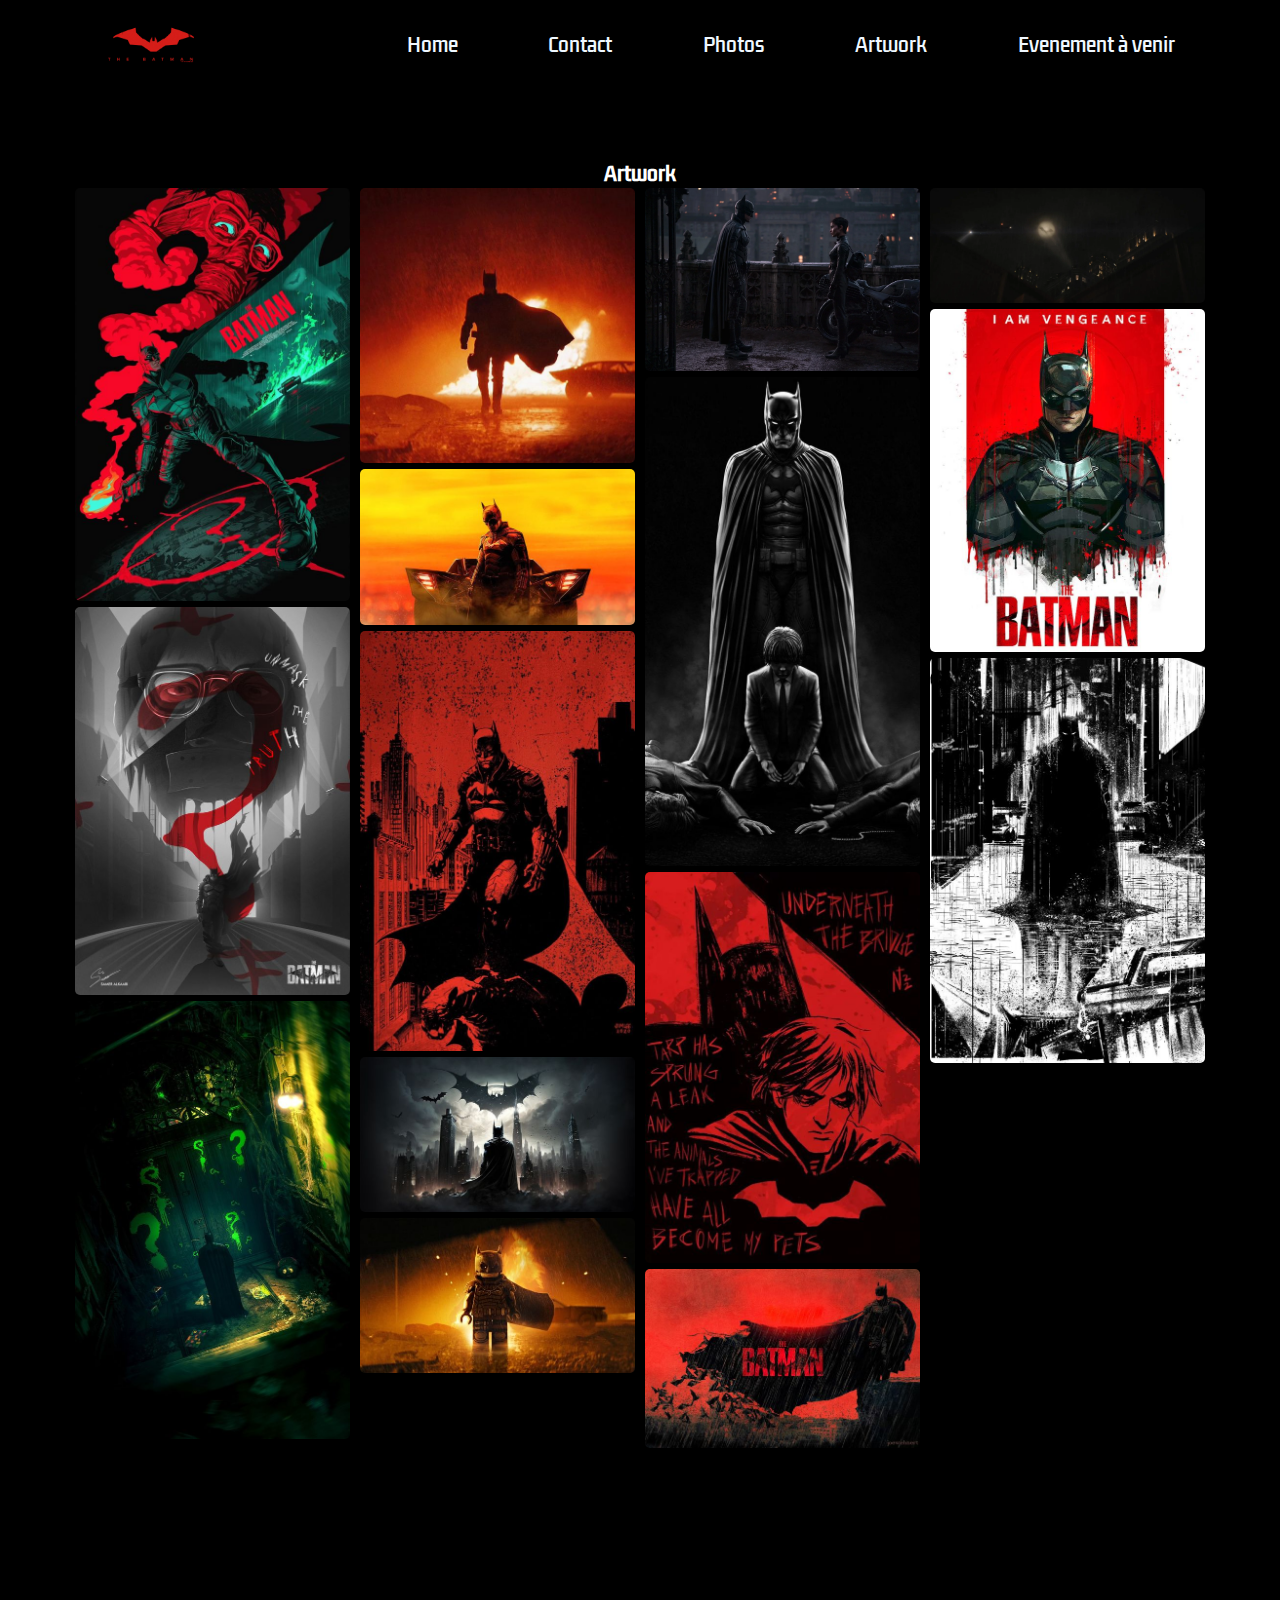
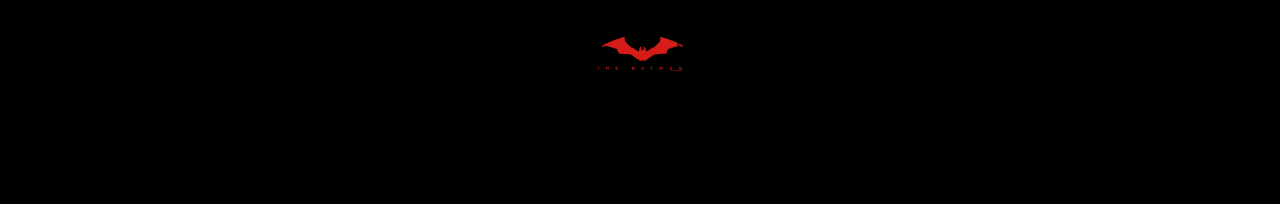
==== artwork.html @ 8dfe9314 "rendu du projet fansite" ====
<!DOCTYPE html>
<html lang="fr">
<head>
    <meta charset="UTF-8">
    <meta name="viewport" content="width=device-width, initial-scale=1.0">
    <link rel="stylesheet" href="./styles-photos.css" />
    <link rel="icon" href="images/thebatmanlogo.jpg">
    <title>Photos</title>
</head>
<body>
    <header>
        <img id="logo" src="images/thebatmanlogo.jpg" />
        <nav>
            <ul>
                <a href="./index.html">
                    <li>Home</li>
                </a>
                <a href="./avis.html">
                    <li>Contact</li>
                </a>
                <a href="./photos.html">
                    <li>Photos</li>
                </a>
                <a href="./artwork.html">
                    <li>Artwork</li>
                </a>
                <a href="./evenement à venir.html">
                    <li>Evenement à venir</li>
                </a>
            </ul>
        </nav>
    </header>

    <h3>
        Artwork
    </h3>

    <div class="gallery">
        <div class="gallery-content">
            <div class="colum">
                <img class="myImg" src="images/1.jpg" alt="">
                <img class="myImg" src="images/2.jpg" alt="">
                <img class="myImg" src="images/3.jpg" alt="">
            </div>
            <div class="colum">
                <img class="myImg" src="images/11.jpg" alt="">
                <img class="myImg" src="images/8.jpg" alt="">
                <img class="myImg" src="images/13.jpg" alt="">
                <img class="myImg" src="images/9.jpg" alt="">
                <img class="myImg" src="images/10.jpg" alt="">
            </div>
            <div class="colum">
                <img class="myImg" src="images/gallery17.webp" alt="">
                <img class="myImg" src="images/14.jpg" alt="">
                <img class="myImg" src="images/4.jpg" alt="">
                <img class="myImg" src="images/7.jpg" alt="">
            </div>
            <div class="colum">
                <img class="myImg" src="images/gallery24.webp" alt="">
                <img class="myImg" src="images/5.jpg" alt="">
                <img class="myImg" src="images/16.jpg" alt="">
                <img class="myImg" src="images/gallery27_.jpg" alt="">
            </div>
        </div>
    </div>
</body>

<footer>
    <img style="object-fit: contain;" id="logo" src="images/thebatmanlogo.jpg" />
</footer>
</html>
---- styles-photos.css ----
@import url('https://fonts.googleapis.com/css2?family=Kdam+Thmor+Pro&display=swap');

* {
    margin: 0;
    padding: 0;
    background-color: black;
    list-style: none;
    text-decoration: none;
}

body{
    font-family: 'Kdam Thmor Pro', sans-serif;
}

header {
    height: 90px;
    display: flex;
    justify-content: space-around;
    align-items: center;
}

nav {
    width: 60%;
}

ul {
    display: flex;
    width: 100%;
    justify-content: space-between;
}

li {
    list-style: none;
    color: aliceblue;
    cursor: pointer;
    font-size: 19px;
    transition: .5s;
}


li:hover {
    color: #D21617;
}

#logo {
    width: auto;
    height: 90px;
}

h3 {
    margin-top: 70px;
    display: flex;
    justify-content: center;

    color: #fff;
}

.gallery {
   display: block;
}

.gallery-content {
    display: flex;
    flex-wrap: wrap;
    padding: 0 70px;
}

.colum{
    display: block;
    flex: 25%;
    max-width: 25%;
    padding: 0 5px;
    box-sizing: border-box;
}

.column img {
    margin-top: 10px;
    vertical-align: middle;
    width: 100%;
}
.myImg {
    border-radius: 5px;
    cursor: pointer;
    transition: 0.3s;
}
img {
    width: 100%;
}

img {
    overflow-clip-margin: content-box;
    overflow: clip;
}


.myImg:hover {
    transform: scale(1.02);
}


footer {
    height: 300px;
    margin-top: 50px;
    display: flex;
    flex-direction: column;
    align-items: center;
    justify-content: space-around;
}


@media(max-width: 768px){
    .footer-navigation {
        display: block;
    }

    nav {
        display: none;
    }

    .gallery {
        margin-top: none;
    }

    .gallery-content {
        grid-template-columns: 1fr;
        margin-top: 150px;
    }
}
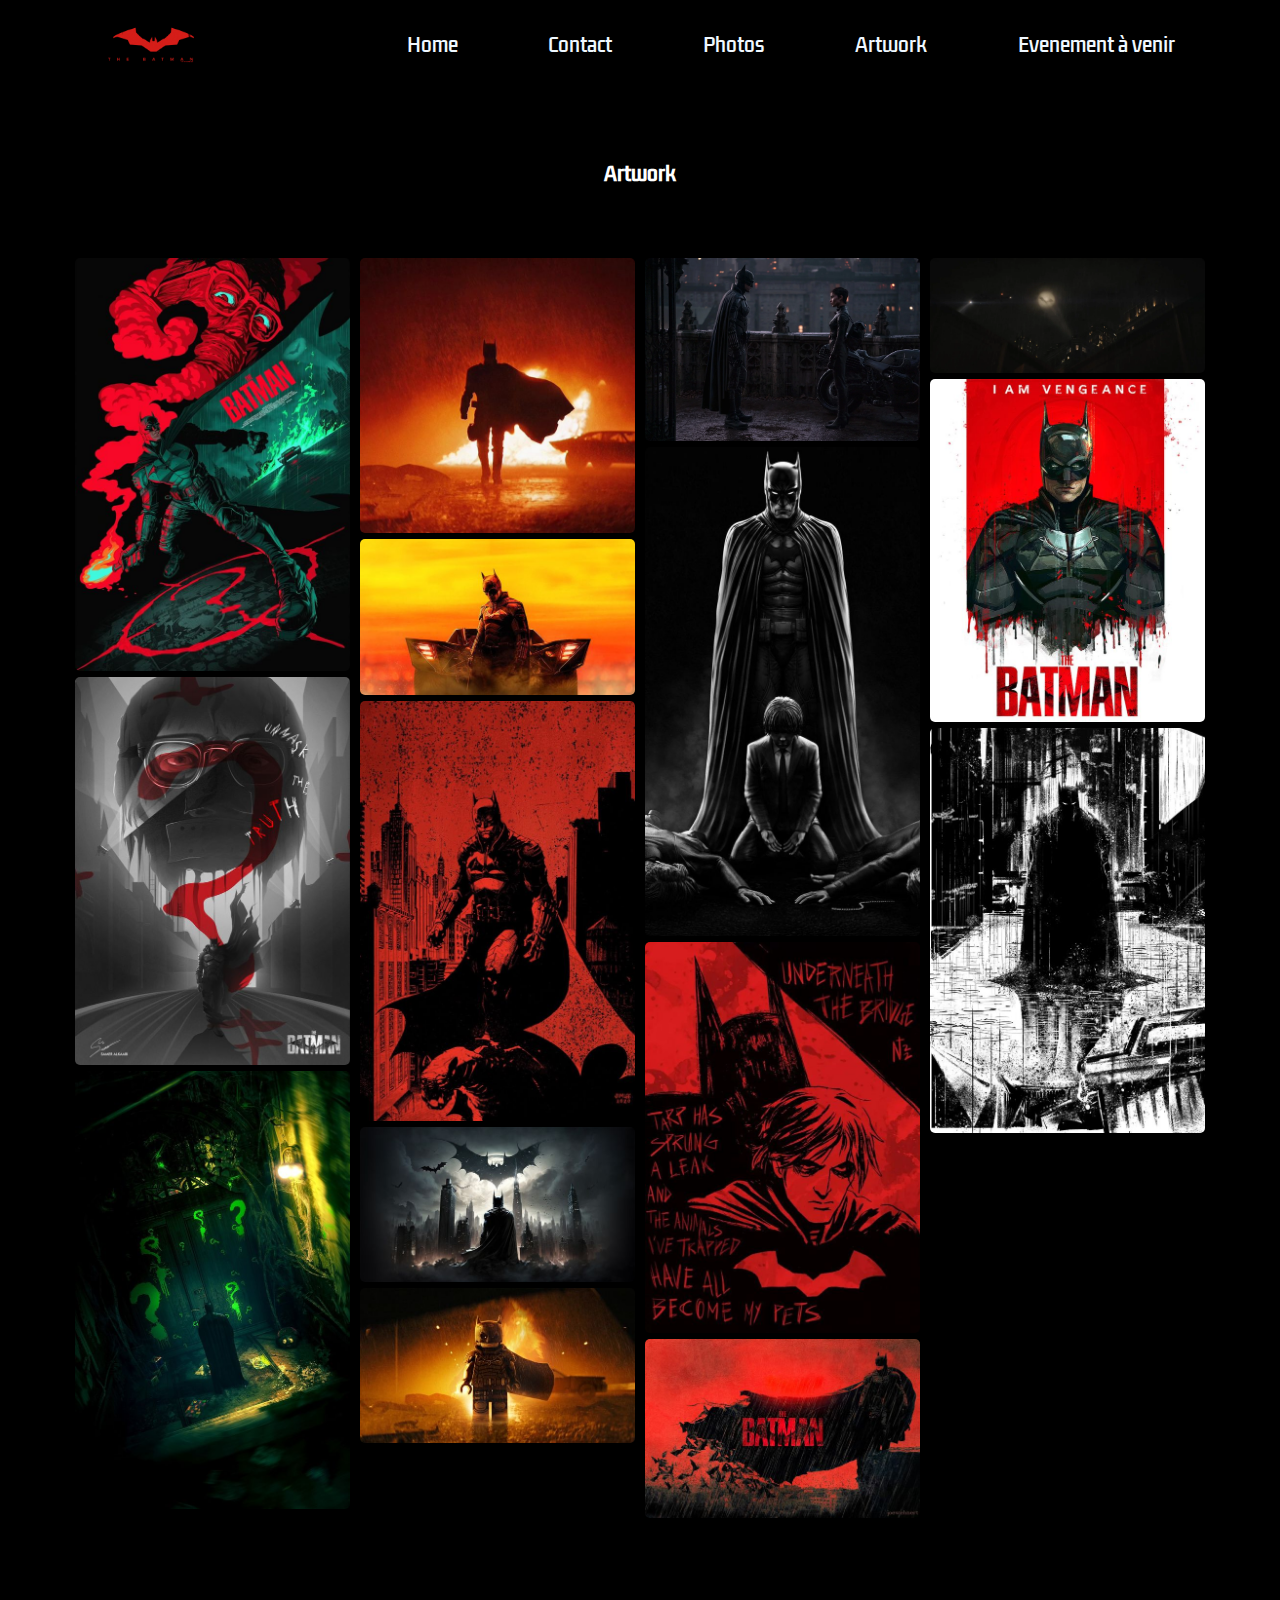
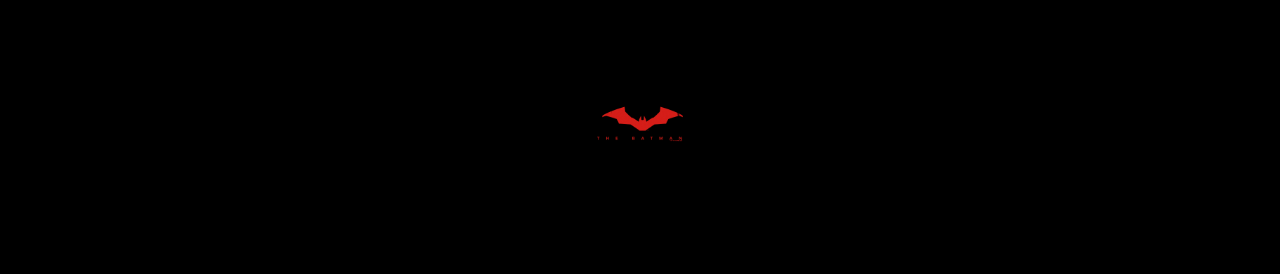
==== commit 5f85ebdf: "correction fansite style css" ====
--- a/artwork.html
+++ b/artwork.html
@@ -3,14 +3,14 @@
 <head>
     <meta charset="UTF-8">
     <meta name="viewport" content="width=device-width, initial-scale=1.0">
-    <link rel="stylesheet" href="./styles-photos.css" />
+    <link rel="stylesheet" href="styles.css" />
     <link rel="icon" href="images/thebatmanlogo.jpg">
     <title>Photos</title>
 </head>
 <body>
-    <header>
+    <header class="art_1">
         <img id="logo" src="images/thebatmanlogo.jpg" />
-        <nav>
+        <nav class="art_2">
             <ul>
                 <a href="./index.html">
                     <li>Home</li>
@@ -31,35 +31,35 @@
         </nav>
     </header>
 
-    <h3>
+    <h3 class="art_3">
         Artwork
     </h3>
 
-    <div class="gallery">
-        <div class="gallery-content">
-            <div class="colum">
-                <img class="myImg" src="images/1.jpg" alt="">
-                <img class="myImg" src="images/2.jpg" alt="">
-                <img class="myImg" src="images/3.jpg" alt="">
+    <div class="gallery_art">
+        <div class="gallery-content_art">
+            <div class="colum_art">
+                <img class="myImg_art" src="images/1.jpg" alt="">
+                <img class="myImg_art" src="images/2.jpg" alt="">
+                <img class="myImg_art" src="images/3.jpg" alt="">
             </div>
             <div class="colum">
-                <img class="myImg" src="images/11.jpg" alt="">
-                <img class="myImg" src="images/8.jpg" alt="">
-                <img class="myImg" src="images/13.jpg" alt="">
-                <img class="myImg" src="images/9.jpg" alt="">
-                <img class="myImg" src="images/10.jpg" alt="">
+                <img class="myImg_art" src="images/11.jpg" alt="">
+                <img class="myImg_art" src="images/8.jpg" alt="">
+                <img class="myImg_art" src="images/13.jpg" alt="">
+                <img class="myImg_art" src="images/9.jpg" alt="">
+                <img class="myImg_art" src="images/10.jpg" alt="">
             </div>
             <div class="colum">
-                <img class="myImg" src="images/gallery17.webp" alt="">
-                <img class="myImg" src="images/14.jpg" alt="">
-                <img class="myImg" src="images/4.jpg" alt="">
-                <img class="myImg" src="images/7.jpg" alt="">
+                <img class="myImg_art" src="images/gallery17.webp" alt="">
+                <img class="myImg_art" src="images/14.jpg" alt="">
+                <img class="myImg_art" src="images/4.jpg" alt="">
+                <img class="myImg_art" src="images/7.jpg" alt="">
             </div>
             <div class="colum">
-                <img class="myImg" src="images/gallery24.webp" alt="">
-                <img class="myImg" src="images/5.jpg" alt="">
-                <img class="myImg" src="images/16.jpg" alt="">
-                <img class="myImg" src="images/gallery27_.jpg" alt="">
+                <img class="myImg_art" src="images/gallery24.webp" alt="">
+                <img class="myImg_art" src="images/5.jpg" alt="">
+                <img class="myImg_art" src="images/16.jpg" alt="">
+                <img class="myImg_art" src="images/gallery27_.jpg" alt="">
             </div>
         </div>
     </div>
--- a/styles.css
+++ b/styles.css
@@ -0,0 +1,674 @@
+@import url('https://fonts.googleapis.com/css2?family=Kdam+Thmor+Pro&display=swap');
+
+* {
+    margin: 0;
+    padding: 0;
+    background-color: black;
+    list-style: none;
+    text-decoration: none;
+}
+
+body{
+    color: #fff;
+    font-family: 'Kdam Thmor Pro', sans-serif;
+}
+
+header {
+    height: 90px;
+    display: flex;
+    justify-content: space-around;
+    align-items: center;
+}
+
+nav {
+    width: 60%;
+}
+
+ul {
+    display: flex;
+    width: 100%;
+    justify-content: space-between;
+}
+
+li {
+    list-style: none;
+    color: aliceblue;
+    cursor: pointer;
+    font-size: 19px;
+    transition: .5s;
+}
+
+
+li:hover {
+    color: #D21617;
+}
+
+#logo {
+    width: auto;
+    height: 90px;
+}
+
+.banner{
+    width: inherit;
+    margin-bottom: 35px;
+    height: 700px;
+    background-attachment: fixed;
+    margin-bottom: 200px;
+}
+
+#banner {
+   background-image: url(images/The-Batman-Opening.avif);
+   display: flex;
+   align-items: center;
+   background-size: cover;
+   background-position: 60% 50%;
+   min-height: 100vh;
+   background-attachment: fixed;
+   z-index: -1;
+}
+
+#trailer-container {
+    width: 100%;
+    display: flex;
+    justify-content: center;
+    align-items: center;
+    flex-direction: column;
+
+}
+
+.content {
+    width: 70%;
+    display: flex;
+    align-items: center;
+    justify-content: space-between;
+}
+
+.trailer {
+    width: 50%;
+}
+
+#sinopse {
+    width: 70%;
+    height: max-content;
+    display: flex;
+    flex-direction: column;
+    justify-content: space-between;
+    margin-left: 30px;
+}
+
+.description {
+    color: #fff;
+    font-size: 19px;
+    max-width: 100%;
+    height: max-content;
+    margin-top: 25px;
+}
+
+.film{
+    margin-top: 25px;
+}
+
+.contenu{
+    display: inline-flex;
+}
+
+.note{
+    display: inline-flex;
+    align-items: center;
+    justify-content: space-between;
+    gap: 25px;
+}
+
+.contenu img{
+    height: 268px;
+    width: 198px;
+}
+
+.filmdescri{
+    margin-left: 25px;
+}
+
+.button {
+    width: 200px;
+    height: 60px;
+    background-color: #D21617;
+    color: #fff;
+    padding: 8px 10px;
+    border-radius: 5px;
+    cursor: pointer;
+    transition: .8s;
+    font-size: 18px;
+    display: flex;
+    justify-content: center;
+    align-items: center;
+    font-weight: bold;
+    border: none;
+    outline: none;
+    margin-top: 25px;
+    margin-left: 25px;
+}
+
+.button:hover {
+    background-color: #fff;
+    color: #000;
+}
+
+.actor-cards-container {
+    width: 100%;
+    display: flex;
+    justify-content: center;
+    align-items: center;
+    flex-direction: column;
+    margin-top: 50px;
+}
+
+.actor-cards-container h1{
+    margin: 100px;
+    color: #fff;
+}
+
+.cards-content {
+    width: 90%;
+    display: grid;
+    grid-template-columns: repeat(3, 1fr);
+    row-gap: 20px;
+    column-gap: 40px;
+}
+
+.card {
+    width: 100%;
+    height: 600px;
+    background-size: cover;
+    background-position: 50% 50%;
+    border-radius: 5px;
+    cursor: pointer;
+    transition: 1s;
+    display: flex;
+    flex-direction: column;
+    justify-content: flex-end;
+    padding: 0 0 20px 5px;
+    color: #fff;
+    font-size: 17px;
+    font-family: 'Kdam Thmor Pro', sans-serif;
+}
+
+.card:hover {
+    transform: scale(1.02);
+}
+
+.banner-1 {
+    background-image: url('images/robert.webp');
+}
+
+.banner-2 {
+    background-image: url('images/zoe.webp');
+}
+
+.banner-3 {
+    background-image: url('images/paul.webp');
+}
+
+.banner-4 {
+    background-image: url('images/jeffrey.webp');
+}
+
+.banner-5 {
+    background-image: url('images/john.webp');
+}
+
+.banner-6 {
+    background-image: url('images/colin.webp');
+}
+
+.banner-7 {
+    background-image: url('images/jayme.webp');
+}
+
+.banner-8 {
+    background-image: url('images/andy.webp');
+}
+
+.banner-9 {
+    background-image: url('images/barry.webp');
+}
+
+/*Contact*/
+
+.avis_1 {
+    height: 90px;
+    display: flex;
+    justify-content: space-around;
+    align-items: center;
+}
+
+.avis_2 {
+    width: 60%;
+}
+
+.avis_2 ul {
+    display: flex;
+    width: 100%;
+    justify-content: space-between;
+}
+
+.avis_2 li {
+    list-style: none;
+    color: aliceblue;
+    cursor: pointer;
+    font-size: 19px;
+    transition: .5s;
+}
+
+
+.avis_2 li:hover {
+    color: #D21617;
+}
+
+#logo {
+    width: auto;
+    height: 90px;
+}
+
+.avis_3 {
+    margin-top: 70px;
+    display: flex;
+    justify-content: center;
+
+    color: #fff;
+}
+
+.contact {
+    margin-top: 40px;
+    display: flex;
+    flex-direction: column;
+    align-items: center;
+    justify-content: center;
+}
+input[type=text], select, textarea {
+    width: 100%;
+    padding: 12px;
+    color: #fff;
+    border: 1px solid #D21617;
+    border-radius: 4px;
+    box-sizing: border-box;
+    margin-top: 6px;
+    margin-bottom: 16 px;
+    resize: vertical;
+    text-align: center;
+
+}
+input[type=submit] {
+    margin-left: 45%;
+    margin-right: 45%;
+    margin-top: 16px;
+    font-weight: bold;
+    background-color: #D21617;
+    color: #fff;
+    padding: 12px 20px;
+    border: none;
+    border-radius: 4px;
+    cursor: pointer;
+}
+input[type=submit]:hover {
+    background-color: #fff;
+    color: #D21617;
+}
+
+
+@media(max-width: 768px){
+    .avis_2 {
+        display: none;
+    }
+
+
+    .contact {
+        margin-top: 40px;
+        margin-left: 10%;
+        display: flex;
+        align-content: center;
+        justify-content: center;
+    }
+
+
+    .button {
+        width: 50%;
+        margin-top: 30px;
+    }
+}
+
+/*photo*/
+.photos_1 {
+    height: 90px;
+    display: flex;
+    justify-content: space-around;
+    align-items: center;
+}
+
+.photos_2 {
+    width: 60%;
+}
+
+.photos_2 ul {
+    display: flex;
+    width: 100%;
+    justify-content: space-between;
+}
+
+.photos_2 li {
+    list-style: none;
+    color: aliceblue;
+    cursor: pointer;
+    font-size: 19px;
+    transition: .5s;
+}
+
+
+.photos_2 li:hover {
+    color: #D21617;
+}
+
+#logo {
+    width: auto;
+    height: 90px;
+}
+
+.photos_3 {
+    margin: 70px auto;
+    display: flex;
+    justify-content: center;
+
+    color: #fff;
+}
+
+.gallery {
+   display: block;
+}
+
+.gallery-content {
+    display: flex;
+    flex-wrap: wrap;
+    padding: 0 70px;
+}
+
+.colum{
+    display: block;
+    flex: 25%;
+    max-width: 25%;
+    padding: 0 5px;
+    box-sizing: border-box;
+}
+
+.column img {
+    margin-top: 10px;
+    vertical-align: middle;
+    width: 100%;
+}
+.myImg {
+    border-radius: 5px;
+    cursor: pointer;
+    transition: 0.3s;
+}
+
+.gallery img{
+    width: 100%;
+}
+
+.gallery img{
+    overflow-clip-margin: content-box;
+    overflow: clip;
+}
+
+
+.myImg:hover {
+    transform: scale(1.02);
+}
+
+@media(max-width: 768px){
+    .photos_2  {
+        display: none;
+    }
+
+    .gallery {
+        margin-top: none;
+    }
+
+    .gallery-content {
+        grid-template-columns: 1fr;
+        margin-top: 150px;
+    }
+}
+
+/*artwork*/
+
+.art_1 {
+    height: 90px;
+    display: flex;
+    justify-content: space-around;
+    align-items: center;
+}
+
+.art_2 {
+    width: 60%;
+}
+
+.art_2 ul {
+    display: flex;
+    width: 100%;
+    justify-content: space-between;
+}
+
+.art_2 li {
+    list-style: none;
+    color: aliceblue;
+    cursor: pointer;
+    font-size: 19px;
+    transition: .5s;
+}
+
+
+.art_2 li:hover {
+    color: #D21617;
+}
+
+#logo {
+    width: auto;
+    height: 90px;
+}
+
+.art_3 {
+    margin: 70px auto;
+    display: flex;
+    justify-content: center;
+
+    color: #fff;
+}
+
+.gallery_art {
+   display: block;
+}
+
+.gallery-content_art {
+    display: flex;
+    flex-wrap: wrap;
+    padding: 0 70px;
+}
+
+.colum_art{
+    display: block;
+    flex: 25%;
+    max-width: 25%;
+    padding: 0 5px;
+    box-sizing: border-box;
+}
+
+.column_art img {
+    margin-top: 10px;
+    vertical-align: middle;
+    width: 100%;
+}
+.myImg_art {
+    border-radius: 5px;
+    cursor: pointer;
+    transition: 0.3s;
+}
+.gallery_art img{
+    width: 100%;
+}
+
+.gallery_art img{
+    overflow-clip-margin: content-box;
+    overflow: clip;
+}
+
+.myImg_art:hover {
+    transform: scale(1.02);
+}
+
+@media(max-width: 768px){
+    .art_2 {
+        display: none;
+    }
+
+    .gallery_art {
+        margin-top: none;
+    }
+
+    .gallery-content_art {
+        grid-template-columns: 1fr;
+        margin-top: 150px;
+    }
+}
+
+/*evenement*/
+
+.eve_1 {
+    height: 90px;
+    display: flex;
+    justify-content: space-around;
+    align-items: center;
+}
+
+.eve_2 {
+    width: 60%;
+}
+
+.eve_2 ul {
+    display: flex;
+    width: 100%;
+    justify-content: space-between;
+}
+
+.eve_2 li {
+    list-style: none;
+    color: aliceblue;
+    cursor: pointer;
+    font-size: 19px;
+    transition: .5s;
+}
+
+
+.eve_2  li:hover {
+    color: #D21617;
+}
+
+#logo {
+    width: auto;
+    height: 90px;
+}
+
+
+.eve_3 {
+    margin: 70px auto;
+    display: flex;
+    justify-content: center;
+
+    color: #fff;
+}
+
+.batman2{
+    overflow: hidden;
+    padding-bottom: 56.25%;
+    position: relative;
+    height: 0;
+}
+
+.trailer_eve{
+    left: 0;
+    top: 0;
+    height: 100%;
+    width: 100%;
+    position: absolute;
+}
+
+
+@media(max-width: 768px){
+    .footer-navigation {
+        display: block;
+    }
+
+    .eve_2 {
+        display: none;
+    }
+}
+
+/*footer generale*/
+
+footer {
+    height: 300px;
+    margin-top: 50px;
+    display: flex;
+    flex-direction: column;
+    align-items: center;
+    justify-content: space-around;
+}
+
+
+@media(max-width: 768px){
+    nav {
+        display: none;
+    }
+
+    #banner {
+        background-position: 40%;
+    }
+
+    #trailer-container {
+        width: 100%;
+        height: 400px;
+        display: flex;
+        flex-direction: column;
+        align-items: center;
+    }
+
+    .content {
+        width: 95%;
+        display: flex;
+        flex-direction: column;
+    }
+
+    .trailer {
+        width: 100%;
+    }
+
+    #sinopse {
+        width: 95%;
+        display: flex;
+        flex-direction: column;
+        justify-content: space-between;
+        margin: 30px;
+    }
+
+    .description {
+        width: 100%;
+    }
+
+    .button {
+        width: 100%;
+        margin-top: 30px;
+    }
+
+    .cards-content {
+        grid-template-columns: 1fr;
+        margin-top: 150px;
+    }
+}
